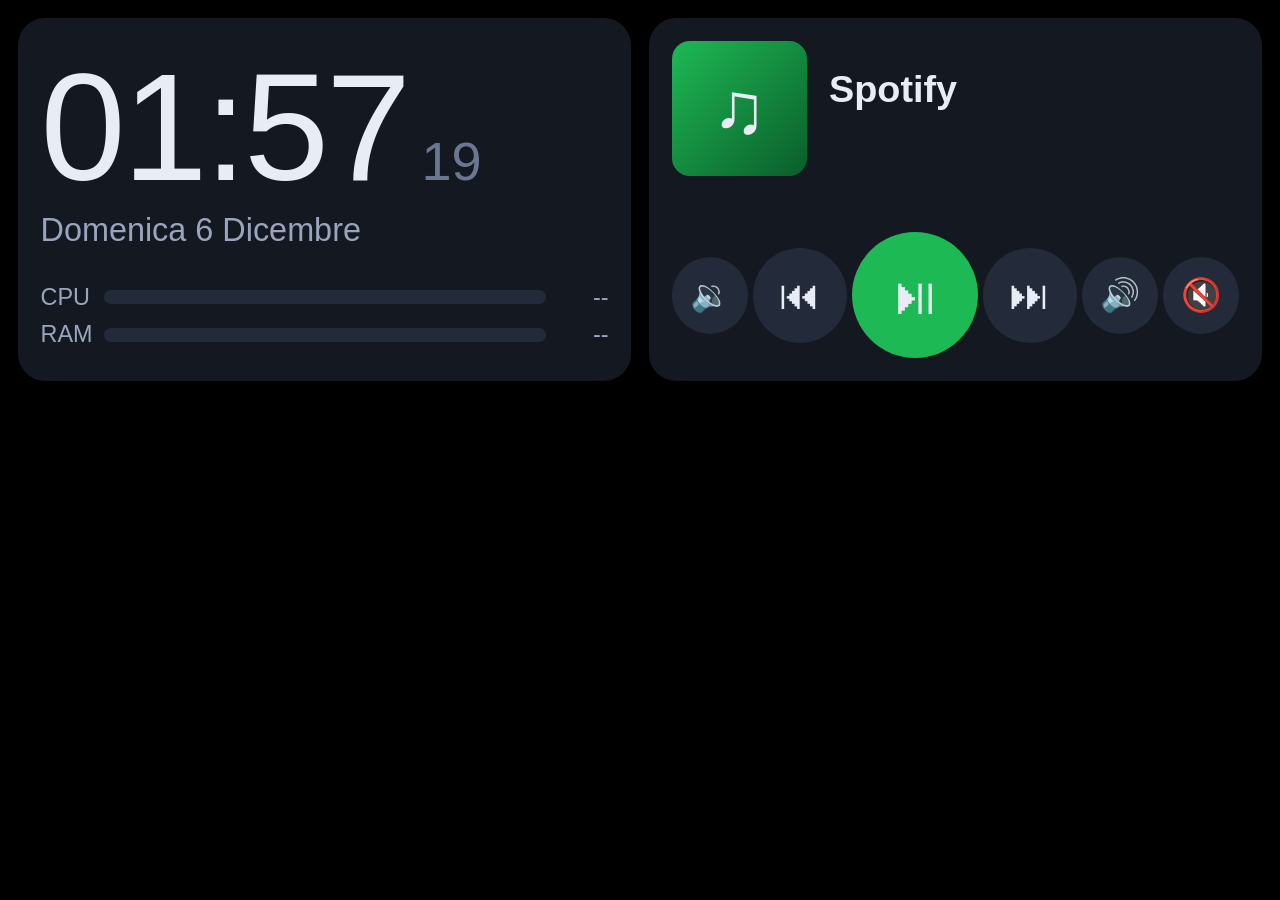
==== web/index.html @ 7a7a1de6 "Pannello per iPad: orologio, Spotify e pulsanti stile Stream Deck Co-Authored-By: Claude Sonnet 5.5 " ====
<!DOCTYPE html>
<html lang="it">
<head>
<meta charset="utf-8">
<title>Pannello</title>
<meta name="viewport" content="width=device-width, initial-scale=1, maximum-scale=1, user-scalable=no">
<meta name="apple-mobile-web-app-capable" content="yes">
<meta name="apple-mobile-web-app-status-bar-style" content="black">
<meta name="apple-mobile-web-app-title" content="Pannello">
<meta name="format-detection" content="telephone=no">
<link rel="stylesheet" href="style.css">
</head>
<body>
<div id="app">
  <section id="clockcard" class="card">
    <div id="clock"><span id="hm">--:--</span><span id="ss">--</span></div>
    <div id="date">&nbsp;</div>
    <div id="stats">
      <div class="stat"><span class="sl">CPU</span><span class="bar"><i id="cpubar"></i></span><span class="sv" id="cpuval">--</span></div>
      <div class="stat"><span class="sl">RAM</span><span class="bar"><i id="rambar"></i></span><span class="sv" id="ramval">--</span></div>
    </div>
  </section>
  <section id="music" class="card">
    <div id="nowrow">
      <div id="art">&#9835;</div>
      <div id="meta">
        <div id="song">Spotify</div>
        <div id="artist">&nbsp;</div>
      </div>
    </div>
    <div id="controls">
      <button class="ctl small" data-cmd="voldown">&#128265;</button>
      <button class="ctl" data-cmd="prev">&#9198;</button>
      <button class="ctl big" data-cmd="playpause" id="ppbtn">&#9199;</button>
      <button class="ctl" data-cmd="next">&#9197;</button>
      <button class="ctl small" data-cmd="volup">&#128266;</button>
      <button class="ctl small" data-cmd="mute">&#128263;</button>
    </div>
  </section>
  <section id="deck"></section>
</div>
<div id="dim"></div>
<div id="offline"><div><b>PC non raggiungibile</b><br>Controlla che il server sia acceso. Riprovo...</div></div>
<script src="app.js"></script>
</body>
</html>
---- web/style.css ----
html, body {
  margin: 0; height: 100%; background: #000; color: #e8ecf4; overflow: hidden;
  font-family: -apple-system, "Helvetica Neue", Helvetica, Arial, sans-serif;
  -webkit-text-size-adjust: 100%;
  -webkit-user-select: none; user-select: none; -webkit-touch-callout: none;
  -webkit-tap-highlight-color: rgba(0,0,0,0); touch-action: manipulation;
}
button { font-family: inherit; color: inherit; border: 0; outline: 0; -webkit-appearance: none; }
#app {
  position: fixed; top: 0; right: 0; bottom: 0; left: 0; padding: 2vmin; box-sizing: border-box;
  display: grid; grid-template-columns: 1fr 1fr; grid-template-rows: 42% 1fr; grid-gap: 2vmin;
}
.card { background: #141821; border-radius: 3vmin; padding: 2.5vmin; box-sizing: border-box; min-height: 0; overflow: hidden; }

/* orologio */
#clockcard { display: -webkit-flex; display: flex; -webkit-flex-direction: column; flex-direction: column; -webkit-justify-content: center; justify-content: center; }
#clock { white-space: nowrap; line-height: 1; }
#hm { font-size: 17vmin; font-weight: 200; letter-spacing: -0.02em; font-variant-numeric: tabular-nums; }
#ss { font-size: 6vmin; font-weight: 300; margin-left: 1.5vmin; color: #6b7690; font-variant-numeric: tabular-nums; }
#date { font-size: 3.6vmin; color: #9aa5bd; margin-top: 1vmin; text-transform: capitalize; }
#stats { margin-top: 2.6vmin; }
.stat { display: -webkit-flex; display: flex; -webkit-align-items: center; align-items: center; margin-top: 1.2vmin; font-size: 2.6vmin; color: #9aa5bd; }
.sl { width: 7vmin; }
.sv { width: 7vmin; text-align: right; font-variant-numeric: tabular-nums; }
.bar { -webkit-flex: 1; flex: 1; height: 1.6vmin; background: #232a39; border-radius: 1vmin; overflow: hidden; }
.bar i { display: block; height: 100%; width: 0; background: #4f8cff; border-radius: 1vmin; -webkit-transition: width .6s; transition: width .6s; }
.bar i.hot { background: #ff7a45; }

/* spotify */
#music { display: -webkit-flex; display: flex; -webkit-flex-direction: column; flex-direction: column; -webkit-justify-content: space-between; justify-content: space-between; }
#nowrow { display: -webkit-flex; display: flex; -webkit-align-items: center; align-items: center; min-height: 0; }
#art { width: 15vmin; height: 15vmin; -webkit-flex-shrink: 0; flex-shrink: 0; border-radius: 2vmin; background: -webkit-linear-gradient(135deg, #1db954, #0b5d2a); background: linear-gradient(135deg, #1db954, #0b5d2a); font-size: 8vmin; text-align: center; line-height: 15vmin; }
#meta { margin-left: 2.5vmin; min-width: 0; -webkit-flex: 1; flex: 1; }
#song { font-size: 4.2vmin; font-weight: 600; white-space: nowrap; overflow: hidden; text-overflow: ellipsis; }
#artist { font-size: 3vmin; color: #9aa5bd; margin-top: .6vmin; white-space: nowrap; overflow: hidden; text-overflow: ellipsis; }
#music.idle #art { background: #232a39; }
#controls { display: -webkit-flex; display: flex; -webkit-align-items: center; align-items: center; -webkit-justify-content: space-between; justify-content: space-between; }
.ctl { width: 10.5vmin; height: 10.5vmin; border-radius: 50%; background: #232a39; font-size: 4.6vmin; padding: 0; line-height: 10.5vmin; text-align: center; }
.ctl.big { width: 14vmin; height: 14vmin; line-height: 14vmin; font-size: 6vmin; background: #1db954; }
.ctl.small { width: 8.5vmin; height: 8.5vmin; line-height: 8.5vmin; font-size: 3.6vmin; }
.ctl:active { opacity: .6; }

/* pulsanti */
#deck { display: grid; grid-gap: 2vmin; min-height: 0; }
#deck button.key {
  border-radius: 3vmin; background: #232a39; display: -webkit-flex; display: flex; -webkit-flex-direction: column; flex-direction: column;
  -webkit-align-items: center; align-items: center; -webkit-justify-content: center; justify-content: center; padding: 0; min-height: 0; min-width: 0;
  -webkit-transition: -webkit-transform .1s, background-color .3s; transition: transform .1s, background-color .3s;
}
.key .ic { font-size: 8vmin; line-height: 1; }
.key .lb { font-size: 2.6vmin; margin-top: 1.4vmin; color: #dfe6f5; max-width: 90%; overflow: hidden; text-overflow: ellipsis; white-space: nowrap; }
#deck button.key:active { -webkit-transform: scale(.95); transform: scale(.95); }
#deck button.key.ok { box-shadow: inset 0 0 0 .6vmin #1db954; }
#deck button.key.err { box-shadow: inset 0 0 0 .6vmin #ff5a5a; }

#dim { position: fixed; top: 0; right: 0; bottom: 0; left: 0; background: #000; opacity: 0; pointer-events: none; }
#offline { display: none; position: fixed; top: 0; right: 0; bottom: 0; left: 0; background: rgba(0,0,0,.88); color: #cbd3e6; font-size: 3.4vmin; text-align: center; line-height: 1.5; -webkit-align-items: center; align-items: center; -webkit-justify-content: center; justify-content: center; }
#offline.show { display: -webkit-flex; display: flex; }

@media (orientation: landscape) { #deck { grid-column: 1 / span 2; } }
@media (orientation: portrait) {
  #app { grid-template-columns: 1fr; grid-template-rows: 29% 25% 1fr; }
  #hm { font-size: 15vmin; } #ss { font-size: 5vmin; } #stats { margin-top: 1.4vmin; } .stat { margin-top: .6vmin; }
  .ic { font-size: 9vmin; }
}
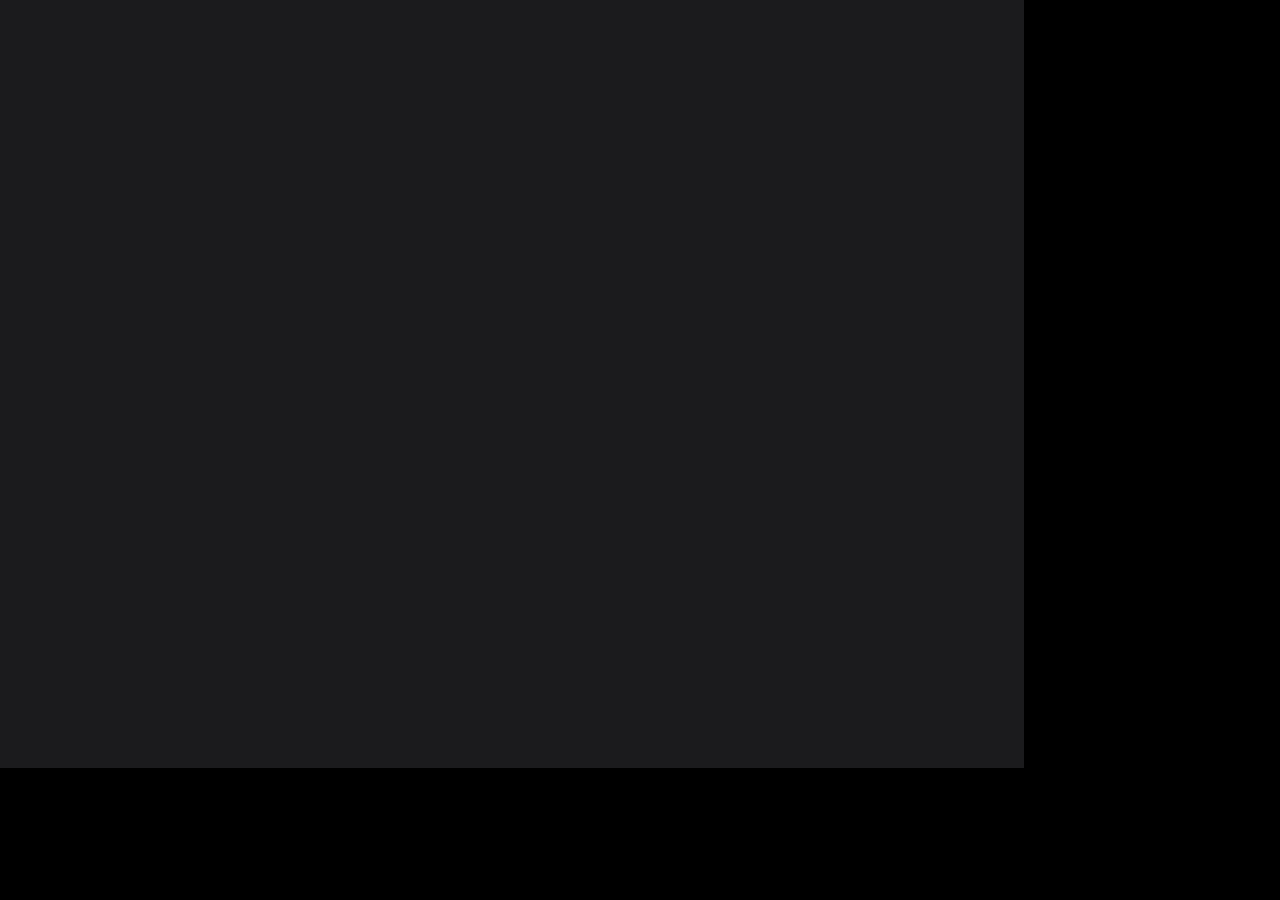
==== commit 6aeacbf2: "Nuova interfaccia: stili, volume per app, comandi desktop, pagine per programma Co-Authored-By: Clau" ====
--- a/web/index.html
+++ b/web/index.html
@@ -11,34 +11,48 @@
 <link rel="stylesheet" href="style.css">
 </head>
 <body>
-<div id="app">
-  <section id="clockcard" class="card">
-    <div id="clock"><span id="hm">--:--</span><span id="ss">--</span></div>
-    <div id="date">&nbsp;</div>
-    <div id="stats">
-      <div class="stat"><span class="sl">CPU</span><span class="bar"><i id="cpubar"></i></span><span class="sv" id="cpuval">--</span></div>
-      <div class="stat"><span class="sl">RAM</span><span class="bar"><i id="rambar"></i></span><span class="sv" id="ramval">--</span></div>
-    </div>
-  </section>
-  <section id="music" class="card">
-    <div id="nowrow">
-      <div id="art">&#9835;</div>
-      <div id="meta">
-        <div id="song">Spotify</div>
-        <div id="artist">&nbsp;</div>
-      </div>
-    </div>
-    <div id="controls">
-      <button class="ctl small" data-cmd="voldown">&#128265;</button>
-      <button class="ctl" data-cmd="prev">&#9198;</button>
-      <button class="ctl big" data-cmd="playpause" id="ppbtn">&#9199;</button>
-      <button class="ctl" data-cmd="next">&#9197;</button>
-      <button class="ctl small" data-cmd="volup">&#128266;</button>
-      <button class="ctl small" data-cmd="mute">&#128263;</button>
-    </div>
-  </section>
-  <section id="deck"></section>
-</div>
+<svg width="0" height="0" style="position:absolute" xmlns="http://www.w3.org/2000/svg" xmlns:xlink="http://www.w3.org/1999/xlink"><defs>
+<symbol id="ic-desk" viewBox="0 0 24 24"><rect x="3" y="4" width="18" height="12" rx="1.5"/><path d="M8 20h8M12 16v4"/></symbol>
+<symbol id="ic-folder" viewBox="0 0 24 24"><path d="M3 7a2 2 0 0 1 2-2h4l2 2h8a2 2 0 0 1 2 2v8a2 2 0 0 1-2 2H5a2 2 0 0 1-2-2z"/></symbol>
+<symbol id="ic-shot" viewBox="0 0 24 24"><path d="M6 3v13a2 2 0 0 0 2 2h13M3 6h13a2 2 0 0 1 2 2v13"/></symbol>
+<symbol id="ic-task" viewBox="0 0 24 24"><path d="M4 20V10M10 20V4M16 20v-7M22 20H2"/></symbol>
+<symbol id="ic-calc" viewBox="0 0 24 24"><rect x="5" y="3" width="14" height="18" rx="2"/><path d="M8 7h8M8 12h2M12 12h2M8 16h2M12 16h2M16 12v4"/></symbol>
+<symbol id="ic-video" viewBox="0 0 24 24"><rect x="3" y="5" width="18" height="14" rx="3"/><path d="M10 9.5v5l4.5-2.5z"/></symbol>
+<symbol id="ic-mail" viewBox="0 0 24 24"><rect x="3" y="5" width="18" height="14" rx="2"/><path d="M3 7l9 6 9-6"/></symbol>
+<symbol id="ic-lock" viewBox="0 0 24 24"><rect x="5" y="11" width="14" height="10" rx="2"/><path d="M8 11V8a4 4 0 0 1 8 0v3"/></symbol>
+<symbol id="ic-prev" viewBox="0 0 24 24"><path d="M6 5v14M19 5l-9 7 9 7z"/></symbol>
+<symbol id="ic-next" viewBox="0 0 24 24"><path d="M18 5v14M5 5l9 7-9 7z"/></symbol>
+<symbol id="ic-pp" viewBox="0 0 24 24"><path d="M7 5v14M17 5v14"/></symbol>
+<symbol id="ic-mute" viewBox="0 0 24 24"><path d="M4 9v6h4l5 4V5L8 9zM17 9l5 6M22 9l-5 6"/></symbol>
+<symbol id="ic-note" viewBox="0 0 24 24"><path d="M9 18V6l11-2v12"/><circle cx="6.5" cy="18" r="2.5"/><circle cx="17.5" cy="16" r="2.5"/></symbol>
+<symbol id="ic-saver" viewBox="0 0 24 24"><rect x="3" y="4" width="18" height="12" rx="1.5"/><path d="M8 20h8M12 16v4M14.5 7.5a3 3 0 1 1-3.5-1.5 2.4 2.4 0 0 0 3.5 1.5z"/></symbol>
+<symbol id="ic-left" viewBox="0 0 24 24"><path d="M15 6l-6 6 6 6"/></symbol>
+<symbol id="ic-right" viewBox="0 0 24 24"><path d="M9 6l6 6-6 6"/></symbol>
+<symbol id="ic-overview" viewBox="0 0 24 24"><rect x="3" y="4" width="8" height="7" rx="1"/><rect x="13" y="4" width="8" height="7" rx="1"/><rect x="3" y="13" width="8" height="7" rx="1"/><rect x="13" y="13" width="8" height="7" rx="1"/></symbol>
+<symbol id="ic-plus" viewBox="0 0 24 24"><path d="M12 5v14M5 12h14"/></symbol>
+<symbol id="ic-xx" viewBox="0 0 24 24"><path d="M6 6l12 12M18 6L6 18"/></symbol>
+<symbol id="ic-chat" viewBox="0 0 24 24"><path d="M4 5h16v11H9l-5 4z"/></symbol>
+<symbol id="ic-term" viewBox="0 0 24 24"><rect x="3" y="4" width="18" height="16" rx="2"/><path d="M7 9l3 3-3 3M12 15h5"/></symbol>
+<symbol id="ic-globe" viewBox="0 0 24 24"><circle cx="12" cy="12" r="9"/><path d="M3 12h18M12 3c3 3 3 15 0 18M12 3c-3 3-3 15 0 18"/></symbol>
+<symbol id="ic-search" viewBox="0 0 24 24"><circle cx="11" cy="11" r="6"/><path d="M16 16l4 4"/></symbol>
+<symbol id="ic-mic" viewBox="0 0 24 24"><rect x="9" y="3" width="6" height="11" rx="3"/><path d="M5 11a7 7 0 0 0 14 0M12 18v3"/></symbol>
+<symbol id="ic-play" viewBox="0 0 24 24"><path d="M7 4l13 8-13 8z"/></symbol>
+<symbol id="ic-blade" viewBox="0 0 24 24"><circle cx="6" cy="6" r="2.5"/><circle cx="6" cy="18" r="2.5"/><path d="M8 8l12 10M8 16L20 6"/></symbol>
+<symbol id="ic-undo" viewBox="0 0 24 24"><path d="M9 14L4 9l5-5M4 9h10a6 6 0 0 1 0 12h-3"/></symbol>
+<symbol id="ic-save" viewBox="0 0 24 24"><path d="M5 3h11l3 3v15H5zM8 3v6h8M8 21v-6h8v6"/></symbol>
+<symbol id="ic-markin" viewBox="0 0 24 24"><path d="M8 4v16M8 12h12M14 8l4 4-4 4"/></symbol>
+<symbol id="ic-markout" viewBox="0 0 24 24"><path d="M16 4v16M16 12H4M10 8L6 12l4 4"/></symbol>
+<symbol id="ic-flag" viewBox="0 0 24 24"><path d="M6 21V4M6 4h12l-3 4 3 4H6"/></symbol>
+<symbol id="ic-trash" viewBox="0 0 24 24"><path d="M5 7h14M9 7V4h6v3M7 7l1 13h8l1-13"/></symbol>
+<symbol id="ic-cube" viewBox="0 0 24 24"><path d="M12 3l8 4.5v9L12 21l-8-4.5v-9zM12 12l8-4.5M12 12v9M12 12L4 7.5"/></symbol>
+<symbol id="ic-layers" viewBox="0 0 24 24"><path d="M12 3l9 5-9 5-9-5zM3 13l9 5 9-5"/></symbol>
+<symbol id="ic-printer" viewBox="0 0 24 24"><path d="M7 8V3h10v5M7 17H4v-7h16v7h-3M7 14h10v7H7z"/></symbol>
+<symbol id="ic-arrange" viewBox="0 0 24 24"><rect x="3" y="3" width="10" height="8" rx="1"/><rect x="15" y="3" width="6" height="8" rx="1"/><rect x="3" y="13" width="6" height="8" rx="1"/><rect x="11" y="13" width="10" height="8" rx="1"/></symbol>
+<symbol id="ic-rotate" viewBox="0 0 24 24"><path d="M20 12a8 8 0 1 1-3-6.2M20 4v5h-5"/></symbol>
+<symbol id="ic-move" viewBox="0 0 24 24"><path d="M12 3v18M3 12h18M9 6l3-3 3 3M9 18l3 3 3-3M6 9l-3 3 3 3M18 9l3 3-3 3"/></symbol>
+<symbol id="ic-scale" viewBox="0 0 24 24"><path d="M4 20L20 4M4 14v6h6M14 4h6v6"/></symbol>
+</defs></svg>
+<div id="stage" class="t-windows land"></div>
 <div id="dim"></div>
 <div id="offline"><div><b>PC non raggiungibile</b><br>Controlla che il server sia acceso. Riprovo...</div></div>
 <script src="app.js"></script>
--- a/web/style.css
+++ b/web/style.css
@@ -1,65 +1,152 @@
-html, body {
-  margin: 0; height: 100%; background: #000; color: #e8ecf4; overflow: hidden;
-  font-family: -apple-system, "Helvetica Neue", Helvetica, Arial, sans-serif;
-  -webkit-text-size-adjust: 100%;
-  -webkit-user-select: none; user-select: none; -webkit-touch-callout: none;
-  -webkit-tap-highlight-color: rgba(0,0,0,0); touch-action: manipulation;
-}
-button { font-family: inherit; color: inherit; border: 0; outline: 0; -webkit-appearance: none; }
-#app {
-  position: fixed; top: 0; right: 0; bottom: 0; left: 0; padding: 2vmin; box-sizing: border-box;
-  display: grid; grid-template-columns: 1fr 1fr; grid-template-rows: 42% 1fr; grid-gap: 2vmin;
-}
-.card { background: #141821; border-radius: 3vmin; padding: 2.5vmin; box-sizing: border-box; min-height: 0; overflow: hidden; }
+/* Pannello: CSS pensato per Safari 12 (iOS 12): niente "gap" nei flex, niente funzioni moderne. */
+* { box-sizing: border-box; margin: 0; padding: 0; }
+html, body { height: 100%; background: #000; overflow: hidden; }
+body { -webkit-text-size-adjust: 100%; -webkit-user-select: none; user-select: none; -webkit-touch-callout: none;
+  -webkit-tap-highlight-color: rgba(0,0,0,0); touch-action: manipulation; }
+button { font-family: inherit; color: inherit; border: 0; outline: 0; -webkit-appearance: none; appearance: none; text-transform: inherit; letter-spacing: inherit; }
+#stage { position: absolute; left: 0; top: 0; -webkit-transform-origin: 0 0; transform-origin: 0 0; }
+
+/* ---------- stili ---------- */
+.t-windows { --bg:#1b1b1d; --card:#262629; --key:#2f2f33; --text:#f3f3f3; --muted:#9a9aa2; --accent:#0078d4; --onacc:#fff; --sys:#0078d4; --audio:#4cc2ff; --work:#8e8cd8; --danger:#e5484d; --r:6px; --font:"Segoe UI", -apple-system, "Helvetica Neue", sans-serif; }
+.t-apple { --bg:radial-gradient(circle at 15% 20%,#ff7a59 0,transparent 38%),radial-gradient(circle at 85% 15%,#7a5cff 0,transparent 40%),radial-gradient(circle at 70% 85%,#00c2ff 0,transparent 42%),radial-gradient(circle at 10% 90%,#ff3d9a 0,transparent 35%),#1a1033; --card:linear-gradient(135deg,rgba(255,255,255,.22),rgba(255,255,255,.07)); --key:linear-gradient(135deg,rgba(255,255,255,.22),rgba(255,255,255,.08)); --text:#fff; --muted:rgba(255,255,255,.72); --accent:#fff; --onacc:#111; --sys:#9fd3ff; --audio:#8cffb0; --work:#e0b3ff; --danger:#ff9c9c; --r:26px; --font:-apple-system,"Helvetica Neue",sans-serif; }
+.t-neon { --bg:#07071a; --card:#0d0d2b; --key:#0d0d2b; --text:#e8f9ff; --muted:#7585ba; --accent:#00f0ff; --onacc:#000; --sys:#00f0ff; --audio:#ff2bd6; --work:#ffe14d; --danger:#ff3b6b; --r:12px; --font:"Trebuchet MS",-apple-system,sans-serif; }
+.t-dj { --bg:repeating-linear-gradient(90deg,#101113 0,#101113 2px,#131416 2px,#131416 4px); --card:linear-gradient(#202124,#17181a); --key:linear-gradient(#2a2b2f,#18191b); --text:#e6e8ec; --muted:#8d9098; --accent:#ff9d00; --onacc:#000; --sys:#2f9bff; --audio:#2fe06a; --work:#ff9d00; --danger:#ff3b30; --r:3px; --font:"Arial Narrow",Arial,sans-serif; }
+
+#stage { background: var(--bg); color: var(--text); font-family: var(--font); padding: 14px; display: grid; grid-gap: 12px;
+  grid-template-columns: 240px 150px 1fr; grid-template-areas: "c1 sys c2" "vol vol vol" "desk desk desk" "strip strip strip" "deck deck deck"; }
+#stage.land { width: 1024px; height: 768px; grid-template-rows: 150px 190px 90px 38px 1fr; }
+#stage.port { width: 768px; height: 1024px; grid-template-columns: 190px 118px 1fr; grid-template-rows: 164px 220px 92px 46px 1fr; }
+#c1 { grid-area: c1; } #sys { grid-area: sys; } #c2 { grid-area: c2; } #vol { grid-area: vol; }
+#deskrow { grid-area: desk; } #strip { grid-area: strip; } #deck { grid-area: deck; }
+.card { background: var(--card); border-radius: var(--r); padding: 12px 18px; position: relative; min-height: 0; overflow: hidden; }
 
 /* orologio */
-#clockcard { display: -webkit-flex; display: flex; -webkit-flex-direction: column; flex-direction: column; -webkit-justify-content: center; justify-content: center; }
-#clock { white-space: nowrap; line-height: 1; }
-#hm { font-size: 17vmin; font-weight: 200; letter-spacing: -0.02em; font-variant-numeric: tabular-nums; }
-#ss { font-size: 6vmin; font-weight: 300; margin-left: 1.5vmin; color: #6b7690; font-variant-numeric: tabular-nums; }
-#date { font-size: 3.6vmin; color: #9aa5bd; margin-top: 1vmin; text-transform: capitalize; }
-#stats { margin-top: 2.6vmin; }
-.stat { display: -webkit-flex; display: flex; -webkit-align-items: center; align-items: center; margin-top: 1.2vmin; font-size: 2.6vmin; color: #9aa5bd; }
-.sl { width: 7vmin; }
-.sv { width: 7vmin; text-align: right; font-variant-numeric: tabular-nums; }
-.bar { -webkit-flex: 1; flex: 1; height: 1.6vmin; background: #232a39; border-radius: 1vmin; overflow: hidden; }
-.bar i { display: block; height: 100%; width: 0; background: #4f8cff; border-radius: 1vmin; -webkit-transition: width .6s; transition: width .6s; }
-.bar i.hot { background: #ff7a45; }
+#c1 { display: flex; flex-direction: column; justify-content: center; cursor: pointer; }
+#clock { font-size: 50px; font-weight: 300; line-height: 1; }
+#clock small { font-size: 22px; color: var(--muted); margin-left: 8px; }
+#date { color: var(--muted); margin-top: 4px; font-size: 16px; }
+/* cpu / ram */
+#sys { display: flex; flex-direction: column; justify-content: center; padding: 10px 14px; }
+#sys > div + div { margin-top: 12px; }
+.ms { font-size: 12px; color: var(--muted); display: flex; justify-content: space-between; }
+.ms b { color: var(--text); font-weight: 600; }
+.bar { height: 5px; margin-top: 4px; background: rgba(128,128,128,.28); border-radius: 8px; overflow: hidden; }
+.bar i { display: block; height: 100%; width: 0; background: var(--accent); -webkit-transition: width .6s; transition: width .6s; }
+/* musica */
+#now { display: flex; align-items: center; }
+#art { width: 72px; height: 72px; margin-right: 14px; border-radius: calc(var(--r) - 2px); background: linear-gradient(135deg, var(--accent), var(--audio)); display: flex; align-items: center; justify-content: center; color: #000; -webkit-flex: none; flex: none; }
+#meta { min-width: 0; -webkit-flex: 1; flex: 1; }
+#song { font-size: 22px; font-weight: 600; white-space: nowrap; overflow: hidden; text-overflow: ellipsis; }
+#artist { color: var(--muted); margin-top: 2px; font-size: 15px; white-space: nowrap; overflow: hidden; text-overflow: ellipsis; min-height: 18px; }
+#c2.idle #song, #c2.idle #artist { opacity: .65; }
+#tr { display: flex; margin-top: 10px; justify-content: center; }
+#tr .tb + .tb { margin-left: 10px; }
+.tb { width: 54px; height: 42px; border-radius: calc(var(--r) - 2px); background: var(--key); display: flex; align-items: center; justify-content: center; color: var(--text); font-size: 20px; }
+.tb.big { width: 76px; background: var(--accent); color: var(--onacc); }
+svg.i { width: 24px; height: 24px; fill: none; stroke: currentColor; stroke-width: 1.8; stroke-linecap: round; stroke-linejoin: round; display: block; }
 
-/* spotify */
-#music { display: -webkit-flex; display: flex; -webkit-flex-direction: column; flex-direction: column; -webkit-justify-content: space-between; justify-content: space-between; }
-#nowrow { display: -webkit-flex; display: flex; -webkit-align-items: center; align-items: center; min-height: 0; }
-#art { width: 15vmin; height: 15vmin; -webkit-flex-shrink: 0; flex-shrink: 0; border-radius: 2vmin; background: -webkit-linear-gradient(135deg, #1db954, #0b5d2a); background: linear-gradient(135deg, #1db954, #0b5d2a); font-size: 8vmin; text-align: center; line-height: 15vmin; }
-#meta { margin-left: 2.5vmin; min-width: 0; -webkit-flex: 1; flex: 1; }
-#song { font-size: 4.2vmin; font-weight: 600; white-space: nowrap; overflow: hidden; text-overflow: ellipsis; }
-#artist { font-size: 3vmin; color: #9aa5bd; margin-top: .6vmin; white-space: nowrap; overflow: hidden; text-overflow: ellipsis; }
-#music.idle #art { background: #232a39; }
-#controls { display: -webkit-flex; display: flex; -webkit-align-items: center; align-items: center; -webkit-justify-content: space-between; justify-content: space-between; }
-.ctl { width: 10.5vmin; height: 10.5vmin; border-radius: 50%; background: #232a39; font-size: 4.6vmin; padding: 0; line-height: 10.5vmin; text-align: center; }
-.ctl.big { width: 14vmin; height: 14vmin; line-height: 14vmin; font-size: 6vmin; background: #1db954; }
-.ctl.small { width: 8.5vmin; height: 8.5vmin; line-height: 8.5vmin; font-size: 3.6vmin; }
-.ctl:active { opacity: .6; }
+/* volume */
+#vol { display: flex; align-items: center; }
+#master { width: 340px; -webkit-flex: none; flex: none; display: flex; flex-direction: column; align-items: center; justify-content: center; }
+#apps { -webkit-flex: 1; flex: 1; display: flex; justify-content: space-around; align-items: center; border-left: 1px solid rgba(128,128,128,.25); margin-left: 18px; padding-left: 18px; }
+.app { display: flex; flex-direction: column; align-items: center; width: 150px; }
+.ctl { width: 100%; text-align: center; }
+.ctl.off { opacity: .35; }
+.lbl { font-size: 13px; color: var(--muted); display: flex; justify-content: center; align-items: center; margin-top: 4px; }
+.lbl b { color: var(--text); font-weight: 600; margin-left: 6px; }
+.sl { position: relative; cursor: pointer; width: 100%; }
+.sl .tk { position: absolute; left: 0; right: 0; top: 50%; -webkit-transform: translateY(-50%); transform: translateY(-50%); background: rgba(128,128,128,.35); }
+.sl .fl { position: absolute; left: 0; top: 50%; -webkit-transform: translateY(-50%); transform: translateY(-50%); background: var(--accent); }
+.sl .th { position: absolute; top: 50%; -webkit-transform: translate(-50%,-50%); transform: translate(-50%,-50%); }
+.sl.lg { height: 54px; } .sl.sm { height: 34px; }
+.t-windows .sl .tk, .t-windows .sl .fl { height: 4px; border-radius: 2px; }
+.t-windows .sl.lg .tk, .t-windows .sl.lg .fl { height: 6px; }
+.t-windows .sl .th { width: 16px; height: 16px; border-radius: 50%; background: var(--accent); border: 3px solid #fff; }
+.t-windows .sl.lg .th { width: 24px; height: 24px; }
+.kn { display: block; margin: 0 auto; }
+.kn text { fill: var(--text); font-family: var(--font); text-anchor: middle; }
 
-/* pulsanti */
-#deck { display: grid; grid-gap: 2vmin; min-height: 0; }
-#deck button.key {
-  border-radius: 3vmin; background: #232a39; display: -webkit-flex; display: flex; -webkit-flex-direction: column; flex-direction: column;
-  -webkit-align-items: center; align-items: center; -webkit-justify-content: center; justify-content: center; padding: 0; min-height: 0; min-width: 0;
-  -webkit-transition: -webkit-transform .1s, background-color .3s; transition: transform .1s, background-color .3s;
-}
-.key .ic { font-size: 8vmin; line-height: 1; }
-.key .lb { font-size: 2.6vmin; margin-top: 1.4vmin; color: #dfe6f5; max-width: 90%; overflow: hidden; text-overflow: ellipsis; white-space: nowrap; }
-#deck button.key:active { -webkit-transform: scale(.95); transform: scale(.95); }
-#deck button.key.ok { box-shadow: inset 0 0 0 .6vmin #1db954; }
-#deck button.key.err { box-shadow: inset 0 0 0 .6vmin #ff5a5a; }
+/* comandi desktop (sempre visibili) e schede pagina */
+#deskrow { display: flex; }
+#deskrow .key + .key { margin-left: 10px; }
+#deskrow .key { -webkit-flex: 1; flex: 1; width: 0; }
+#deskrow .key.wide { -webkit-flex: 1.5; flex: 1.5; }
+.dkb { font-size: 12px; line-height: 1.15; text-align: center; padding: 0 4px; }
+.dkb svg.i { width: 26px; height: 26px; margin-bottom: 3px !important; }
+#strip { display: flex; }
+#tabs { display: flex; -webkit-flex: 1; flex: 1; }
+#tabs .tab + .tab { margin-left: 8px; }
+.tab { -webkit-flex: 1; flex: 1; width: 0; border-radius: calc(var(--r) - 2px); background: var(--key); color: var(--muted); font-size: 13px; padding: 0 6px; }
+.tab.on { background: var(--accent); color: var(--onacc); font-weight: 600; }
 
-#dim { position: fixed; top: 0; right: 0; bottom: 0; left: 0; background: #000; opacity: 0; pointer-events: none; }
-#offline { display: none; position: fixed; top: 0; right: 0; bottom: 0; left: 0; background: rgba(0,0,0,.88); color: #cbd3e6; font-size: 3.4vmin; text-align: center; line-height: 1.5; -webkit-align-items: center; align-items: center; -webkit-justify-content: center; justify-content: center; }
-#offline.show { display: -webkit-flex; display: flex; }
+/* pulsanti pagina */
+#deck { display: grid; grid-gap: 12px; min-height: 0; }
+#stage.land #deck { grid-template-columns: repeat(4, 1fr); grid-template-rows: repeat(2, 1fr); }
+#stage.port #deck { grid-template-columns: repeat(2, 1fr); grid-template-rows: repeat(4, 1fr); }
+.key { background: var(--key); color: var(--text); border-radius: var(--r); display: flex; flex-direction: column; align-items: center; justify-content: center; font-size: 16px; min-height: 0; min-width: 0; position: relative; -webkit-transition: -webkit-transform .1s; transition: transform .1s; }
+.key:active { -webkit-transform: scale(.96); transform: scale(.96); }
+.key svg.i { width: 42px; height: 42px; stroke-width: 1.6; margin-bottom: 8px; }
+.key.sm { font-size: 13px; } .key.sm svg.i { width: 28px; height: 28px; margin-bottom: 6px; }
+.key[data-c=sys] svg { color: var(--sys); } .key[data-c=audio] svg { color: var(--audio); }
+.key[data-c=work] svg { color: var(--work); } .key[data-c=danger] svg { color: var(--danger); }
+.key.ok { outline: 3px solid #3ddc84; } .key.err { outline: 3px solid #ff5c5c; }
 
-@media (orientation: landscape) { #deck { grid-column: 1 / span 2; } }
-@media (orientation: portrait) {
-  #app { grid-template-columns: 1fr; grid-template-rows: 29% 25% 1fr; }
-  #hm { font-size: 15vmin; } #ss { font-size: 5vmin; } #stats { margin-top: 1.4vmin; } .stat { margin-top: .6vmin; }
-  .ic { font-size: 9vmin; }
-}
+/* neon */
+.t-neon .card, .t-neon .key, .t-neon .tb, .t-neon .tab { border: 1px solid rgba(0,240,255,.45); box-shadow: 0 0 14px rgba(0,240,255,.12) inset, 0 0 10px rgba(0,240,255,.15); }
+.t-neon .tab.on { background: rgba(0,240,255,.18); color: #00f0ff; box-shadow: 0 0 12px rgba(0,240,255,.5); }
+.t-neon .tb.big { background: #00f0ff; } .t-neon .bar i { box-shadow: 0 0 8px #00f0ff; }
+.t-neon .key svg { -webkit-filter: drop-shadow(0 0 6px currentColor); filter: drop-shadow(0 0 6px currentColor); }
+/* apple: liquid glass */
+.t-apple .card, .t-apple .key, .t-apple .tb, .t-apple .tab { -webkit-backdrop-filter: blur(26px) saturate(180%); backdrop-filter: blur(26px) saturate(180%); border: 1px solid rgba(255,255,255,.35); box-shadow: inset 0 1.5px 0 rgba(255,255,255,.65), inset 0 -1px 0 rgba(255,255,255,.12), inset 0 0 22px rgba(255,255,255,.08), 0 10px 30px rgba(0,0,0,.30); }
+.t-apple .tb.big { background: rgba(255,255,255,.88); } .t-apple .bar i { background: #fff; }
+.t-apple #art { background: linear-gradient(135deg, rgba(255,255,255,.7), rgba(255,255,255,.2)); }
+.t-apple .key { font-weight: 500; }
+.t-apple .tab { background: rgba(255,255,255,.12); color: #fff; } .t-apple .tab.on { background: rgba(255,255,255,.85); color: #111; }
+.t-windows .tab.on { color: #fff; }
+/* dj: console hardware */
+.t-dj { text-transform: uppercase; letter-spacing: .06em; }
+.t-dj .card { border: 1px solid #000; box-shadow: inset 0 1px 0 #3b3d43, 0 2px 0 #000; }
+.t-dj #c1, .t-dj #c2, .t-dj #sys { background: #05080f; border: 1px solid #1c3b6b; box-shadow: inset 0 0 30px rgba(47,155,255,.12); }
+.t-dj #clock { font-weight: 400; color: #7cc4ff; font-family: "Courier New",monospace; font-size: 44px; }
+.t-dj #date, .t-dj .ms { color: #4f86bd; } .t-dj .bar { background: #0b1a30; } .t-dj .bar i { background: #2f9bff; }
+.t-dj #song { color: #7cc4ff; font-size: 20px; } .t-dj #artist { color: #4f86bd; }
+.t-dj #c2 > * { position: relative; z-index: 1; } .t-dj .wave { position: absolute; left: 0; right: 0; bottom: 0; width: 100%; height: 60px; opacity: .5; z-index: 0; }
+.t-dj .tb { background: linear-gradient(#2a2b2f,#18191b); border: 1px solid #000; box-shadow: inset 0 1px 0 #44464c; }
+.t-dj .tb.big { background: linear-gradient(#ffb23a,#e08400); color: #000; }
+.t-dj #art { border-radius: 2px; background: linear-gradient(135deg,#2f9bff,#0b3a6b); color: #fff; }
+.t-dj .lbl { color: #9a9da6; font-size: 11px; } .t-dj .lbl b { color: #ff9d00; }
+.t-dj .tab { background: linear-gradient(#2a2b2f,#18191b); border: 1px solid #000; box-shadow: inset 0 1px 0 #44464c; color: #aeb2bb; font-size: 12px; }
+.t-dj .tab.on { background: linear-gradient(#ffb23a,#e08400); color: #000; }
+.t-dj .key { flex-direction: column-reverse; border: 1px solid #000; box-shadow: inset 0 1px 0 #4a4c53, 0 2px 0 #000; font-size: 12px; color: #aeb2bb; }
+.t-dj .key svg.i { color: #d8dbe2 !important; width: 36px; height: 36px; margin: 12px 0 0; }
+.t-dj .key.sm svg.i { width: 26px; height: 26px; margin-top: 6px; }
+.t-dj .dkb { font-size: 11px; } .t-dj .dkb svg.i { width: 28px; height: 28px; margin: 3px 0 0 !important; }
+.t-dj .key:after { content: ""; position: absolute; left: 18%; right: 18%; bottom: 9px; height: 5px; border-radius: 2px; background: #ff9d00; box-shadow: 0 0 10px #ff9d00; }
+.t-dj .dkb:after { height: 4px; bottom: 7px; }
+.t-dj .key[data-c=sys]:after { background: #2f9bff; box-shadow: 0 0 10px #2f9bff; }
+.t-dj .key[data-c=audio]:after { background: #2fe06a; box-shadow: 0 0 10px #2fe06a; }
+.t-dj .key[data-c=danger]:after { background: #ff3b30; box-shadow: 0 0 10px #ff3b30; }
+.t-dj #master { width: 330px; flex-direction: row; justify-content: center; }
+.fdrow { display: flex; justify-content: center; align-items: center; }
+.fd { position: relative; width: 76px; height: 130px; cursor: pointer; margin: 0 auto; }
+.fd.sm { width: 56px; height: 104px; }
+.fd .scale { position: absolute; left: 0; right: 0; top: 8px; bottom: 8px; background: repeating-linear-gradient(180deg,#8d9098 0,#8d9098 1px,transparent 1px,transparent 10%); }
+.fd .slot { position: absolute; left: 50%; top: 8px; bottom: 8px; width: 8px; margin-left: -4px; background: #000; border-radius: 4px; box-shadow: 0 0 0 1px #2c2d31; }
+.fd .cap { position: absolute; left: 50%; width: 46px; height: 28px; margin-left: -23px; background: linear-gradient(#6a6c74,#2b2c30 45%,#55575e); border: 1px solid #000; border-radius: 3px; box-shadow: 0 3px 4px rgba(0,0,0,.6), inset 0 1px 0 #8a8c94; }
+.fd.sm .cap { width: 34px; height: 22px; margin-left: -17px; }
+.fd .cap:after { content: ""; position: absolute; left: 50%; top: 3px; bottom: 3px; width: 3px; margin-left: -1.5px; background: #fff; }
+.vu { margin-left: 14px; display: flex; flex-direction: column-reverse; height: 130px; justify-content: center; }
+.vu i { display: block; width: 14px; height: 8px; margin-top: 2px; background: #222; border-radius: 1px; }
+.vu i.on.g { background: #2fe06a; box-shadow: 0 0 6px #2fe06a; } .vu i.on.o { background: #ff9d00; box-shadow: 0 0 6px #ff9d00; } .vu i.on.r { background: #ff3b30; box-shadow: 0 0 6px #ff3b30; }
+
+/* verticale */
+#stage.port #master { width: 250px; } #stage.port .app { width: 130px; }
+#stage.port #clock { font-size: 40px; } #stage.port.t-dj #clock { font-size: 34px; } #stage.port #date { font-size: 13px; }
+#stage.port #art { width: 56px; height: 56px; } #stage.port #song { font-size: 18px; } #stage.port #artist { font-size: 13px; }
+#stage.port .tb { width: 44px; height: 38px; } #stage.port .tb.big { width: 60px; } #stage.port .card { padding: 10px 14px; }
+#stage.port.t-dj #master { width: 250px; }
+
+/* luminosita' e connessione */
+#dim { position: fixed; left: 0; top: 0; right: 0; bottom: 0; background: #000; opacity: 0; pointer-events: none; z-index: 5; }
+#offline { display: none; position: fixed; left: 0; top: 0; right: 0; bottom: 0; background: rgba(0,0,0,.88); color: #cbd3e6; font-family: -apple-system,sans-serif; font-size: 24px; text-align: center; line-height: 1.5; align-items: center; justify-content: center; z-index: 9; }
+#offline.show { display: flex; }
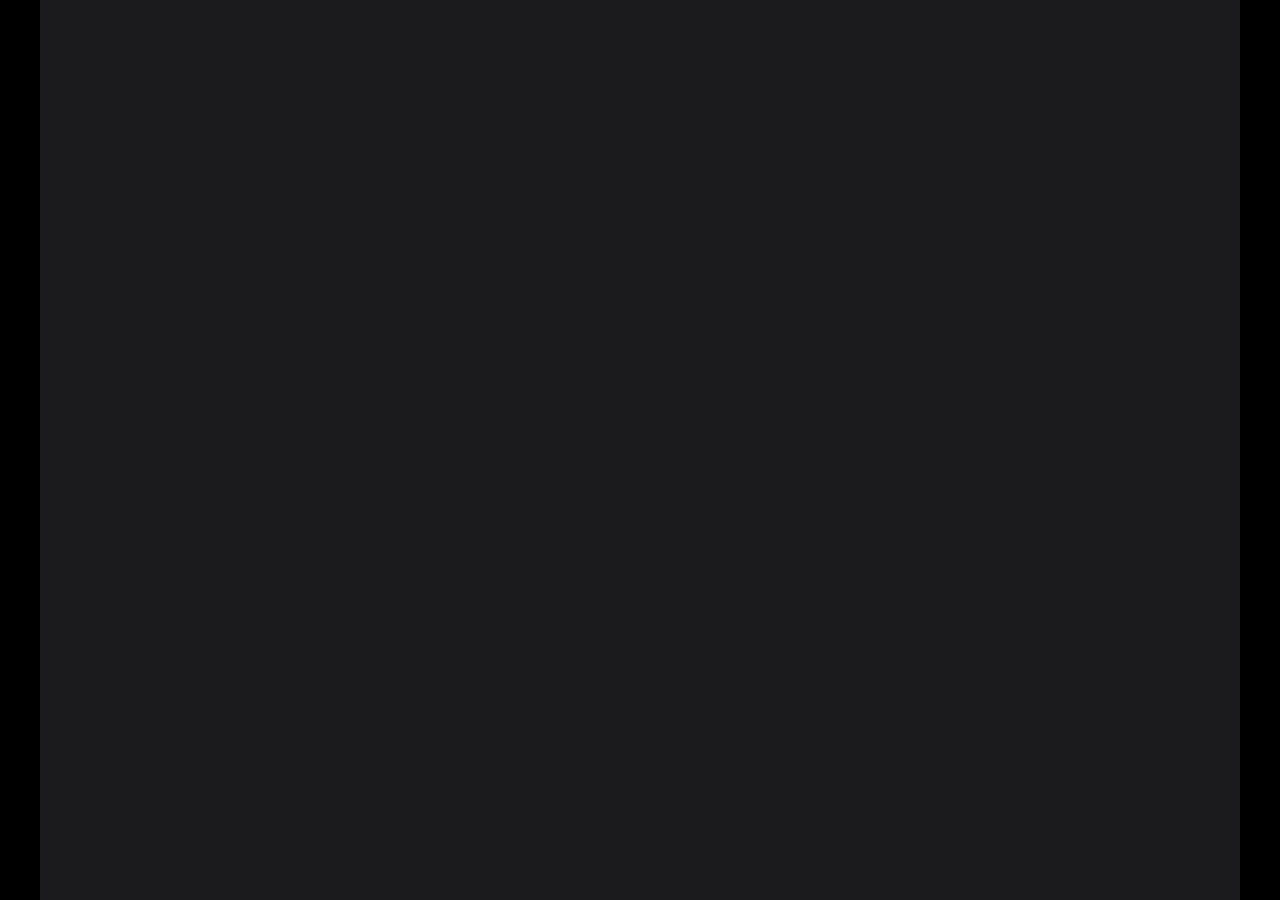
==== commit 21c3c4df: "Nuovo layout: modalita' a riposo e con programma, CPU/RAM a manopola, pagina Claude con limiti, stat" ====
--- a/web/index.html
+++ b/web/index.html
@@ -26,6 +26,7 @@
 <symbol id="ic-mute" viewBox="0 0 24 24"><path d="M4 9v6h4l5 4V5L8 9zM17 9l5 6M22 9l-5 6"/></symbol>
 <symbol id="ic-note" viewBox="0 0 24 24"><path d="M9 18V6l11-2v12"/><circle cx="6.5" cy="18" r="2.5"/><circle cx="17.5" cy="16" r="2.5"/></symbol>
 <symbol id="ic-saver" viewBox="0 0 24 24"><rect x="3" y="4" width="18" height="12" rx="1.5"/><path d="M8 20h8M12 16v4M14.5 7.5a3 3 0 1 1-3.5-1.5 2.4 2.4 0 0 0 3.5 1.5z"/></symbol>
+<symbol id="ic-chk" viewBox="0 0 24 24"><path d="M5 12.5l4.5 4.5L19 7"/></symbol>
 <symbol id="ic-left" viewBox="0 0 24 24"><path d="M15 6l-6 6 6 6"/></symbol>
 <symbol id="ic-right" viewBox="0 0 24 24"><path d="M9 6l6 6-6 6"/></symbol>
 <symbol id="ic-overview" viewBox="0 0 24 24"><rect x="3" y="4" width="8" height="7" rx="1"/><rect x="13" y="4" width="8" height="7" rx="1"/><rect x="3" y="13" width="8" height="7" rx="1"/><rect x="13" y="13" width="8" height="7" rx="1"/></symbol>
--- a/web/style.css
+++ b/web/style.css
@@ -1,7 +1,7 @@
-/* Pannello: CSS pensato per Safari 12 (iOS 12): niente "gap" nei flex, niente funzioni moderne. */
+/* Pannello: CSS pensato per Safari 12 (iOS 12): niente "gap" nei flex, nessuna animazione delle griglie. */
 * { box-sizing: border-box; margin: 0; padding: 0; }
 html, body { height: 100%; background: #000; overflow: hidden; }
-body { -webkit-text-size-adjust: 100%; -webkit-user-select: none; user-select: none; -webkit-touch-callout: none;
+body { position: fixed; left: 0; top: 0; width: 100%; -webkit-text-size-adjust: 100%; -webkit-user-select: none; user-select: none; -webkit-touch-callout: none;
   -webkit-tap-highlight-color: rgba(0,0,0,0); touch-action: manipulation; }
 button { font-family: inherit; color: inherit; border: 0; outline: 0; -webkit-appearance: none; appearance: none; text-transform: inherit; letter-spacing: inherit; }
 #stage { position: absolute; left: 0; top: 0; -webkit-transform-origin: 0 0; transform-origin: 0 0; }
@@ -12,26 +12,71 @@
 .t-neon { --bg:#07071a; --card:#0d0d2b; --key:#0d0d2b; --text:#e8f9ff; --muted:#7585ba; --accent:#00f0ff; --onacc:#000; --sys:#00f0ff; --audio:#ff2bd6; --work:#ffe14d; --danger:#ff3b6b; --r:12px; --font:"Trebuchet MS",-apple-system,sans-serif; }
 .t-dj { --bg:repeating-linear-gradient(90deg,#101113 0,#101113 2px,#131416 2px,#131416 4px); --card:linear-gradient(#202124,#17181a); --key:linear-gradient(#2a2b2f,#18191b); --text:#e6e8ec; --muted:#8d9098; --accent:#ff9d00; --onacc:#000; --sys:#2f9bff; --audio:#2fe06a; --work:#ff9d00; --danger:#ff3b30; --r:3px; --font:"Arial Narrow",Arial,sans-serif; }
 
-#stage { background: var(--bg); color: var(--text); font-family: var(--font); padding: 14px; display: grid; grid-gap: 12px;
-  grid-template-columns: 240px 150px 1fr; grid-template-areas: "c1 sys c2" "vol vol vol" "desk desk desk" "strip strip strip" "deck deck deck"; }
-#stage.land { width: 1024px; height: 768px; grid-template-rows: 150px 190px 90px 38px 1fr; }
-#stage.port { width: 768px; height: 1024px; grid-template-columns: 190px 118px 1fr; grid-template-rows: 164px 220px 92px 46px 1fr; }
+#stage { background: var(--bg); color: var(--text); font-family: var(--font); padding: 14px; }
+.card { background: var(--card); border-radius: var(--r); padding: 12px 18px; position: relative; min-height: 0; overflow: hidden; }
+
+/* ===== verticale: una sola griglia ===== */
+#stage.port { width: 768px; height: 1024px; display: grid; grid-gap: 12px; grid-template-columns: 190px 118px 1fr; grid-template-rows: 164px 220px 92px 46px 1fr;
+  grid-template-areas: "c1 sys c2" "vol vol vol" "desk desk desk" "strip strip strip" "deck deck deck"; }
+#leftcol, #rightcol, #toprow { display: contents; }
 #c1 { grid-area: c1; } #sys { grid-area: sys; } #c2 { grid-area: c2; } #vol { grid-area: vol; }
 #deskrow { grid-area: desk; } #strip { grid-area: strip; } #deck { grid-area: deck; }
-.card { background: var(--card); border-radius: var(--r); padding: 12px 18px; position: relative; min-height: 0; overflow: hidden; }
+
+/* ===== orizzontale: colonna sinistra sempre visibile + colonna destra con le pagine =====
+   "app": sinistra stretta (360), destra con la pagina del programma;
+   "idle": sinistra larga (880), destra = striscia stretta con la pagina predefinita */
+#stage.land { width: 1024px; height: 768px; display: flex; flex-direction: row; align-items: stretch; }
+#stage.land #leftcol { display: flex; flex-direction: column; -webkit-flex: none; flex: none; width: 360px; min-height: 0; overflow: hidden; -webkit-transition: width .4s ease; transition: width .4s ease; }
+#stage.land #rightcol { display: flex; flex-direction: column; -webkit-flex: 1; flex: 1; margin-left: 12px; min-width: 0; min-height: 0; }
+#stage.land #leftcol > *, #stage.land #rightcol > * { -webkit-transition: opacity .25s; transition: opacity .25s; }
+#stage.fade #leftcol > *, #stage.fade #rightcol > * { opacity: 0; }
+#stage.land #toprow { display: flex; height: 112px; -webkit-flex: none; flex: none; }
+#stage.land #c1 { -webkit-flex: 1; flex: 1; }
+#stage.land #sys { -webkit-flex: none; flex: none; width: 82px; margin-left: 12px; }
+#stage.land #c2 { height: 104px; margin-top: 12px; -webkit-flex: none; flex: none; }
+#stage.land #vol { -webkit-flex: 1; flex: 1; margin-top: 12px; flex-direction: column; align-items: stretch; justify-content: space-around; padding: 10px 14px; min-height: 0; }
+#stage.land #master { width: 100%; -webkit-flex: none; flex: none; }
+#stage.land #apps { width: 100%; border-left: 0; padding-left: 0; margin: 4px 0 0; justify-content: space-around; }
+#stage.land .app { width: auto; -webkit-flex: 1; flex: 1; }
+#stage.land #deskrow { display: grid; grid-template-columns: repeat(6, 1fr); grid-template-rows: 1fr 1fr; grid-gap: 8px; height: 176px; margin-top: 12px; -webkit-flex: none; flex: none; }
+#stage.land #strip { height: 40px; -webkit-flex: none; flex: none; }
+#stage.land #deck { -webkit-flex: 1; flex: 1; margin-top: 12px; grid-template-columns: repeat(2, 1fr); grid-template-rows: repeat(4, 1fr); }
+#stage.land #clock { font-size: 60px; } #stage.land.t-dj #clock { font-size: 46px; } #stage.land #date { font-size: 17px; margin-top: 2px; } #stage.land #clock small { font-size: 26px; }
+#stage.land #art { width: 46px; height: 46px; } #stage.land #song { font-size: 17px; } #stage.land #artist { font-size: 12px; }
+#stage.land .tb { height: 34px; } #stage.land #tr { margin-top: 6px; }
+
+/* modalita' a riposo */
+#stage.land.idle #leftcol { width: 880px; display: grid; grid-template-columns: 1.25fr 130px 1.5fr; grid-template-rows: 190px 1fr 130px; grid-gap: 12px;
+  grid-template-areas: "c1 sys c2" "vol vol vol" "desk desk desk"; }
+#stage.land.idle #toprow { display: contents; }
+#stage.land.idle #c1, #stage.land.idle #sys, #stage.land.idle #c2, #stage.land.idle #vol, #stage.land.idle #deskrow { margin: 0; height: auto; width: auto; }
+#stage.land.idle #clock { font-size: 78px; } #stage.land.idle.t-dj #clock { font-size: 60px; } #stage.land.idle #date { font-size: 22px; } #stage.land.idle #clock small { font-size: 32px; }
+#stage.land.idle #art { width: 84px; height: 84px; } #stage.land.idle #song { font-size: 24px; } #stage.land.idle #artist { font-size: 16px; }
+#stage.land.idle .tb { height: 50px; } #stage.land.idle #tr { margin-top: 12px; }
+#stage.land.idle #vol { flex-direction: row; align-items: center; justify-content: flex-start; padding: 12px 18px; }
+#stage.land.idle #master { width: auto; -webkit-flex: 1.2; flex: 1.2; }
+#stage.land.idle #apps { width: auto; -webkit-flex: 1; flex: 1; border-left: 1px solid rgba(128,128,128,.25); margin: 0 0 0 18px; padding-left: 18px; }
+#stage.land.idle #deskrow { display: flex; }
+#stage.land.idle .dkb { font-size: 15px; } #stage.land.idle .dkb svg.i { width: 34px; height: 34px; }
+#stage.land.idle #strip { height: auto; }
+#stage.land.idle #tabs { flex-direction: column; width: 100%; }
+#stage.land.idle #tabs .tab + .tab { margin-left: 0; margin-top: 8px; }
+#stage.land.idle .tab { width: 100%; -webkit-flex: none; flex: none; height: 44px; padding: 0; }
+#stage.land.idle .tab .tl { display: none; }
+#stage.land.idle .tab svg { display: block; margin: 0 auto; width: 22px; height: 22px; }
+#stage.land.idle #deck { display: flex; flex-direction: column; -webkit-flex: 1; flex: 1; margin-top: 12px; }
+#stage.land.idle #deck .key { -webkit-flex: 1; flex: 1; width: 100%; font-size: 10px; padding: 0 4px; text-align: center; line-height: 1.1; }
+#stage.land.idle #deck .key + .key { margin-top: 8px; }
+#stage.land.idle #deck .key svg.i { width: 30px; height: 30px; margin-bottom: 5px; }
 
 /* orologio */
 #c1 { display: flex; flex-direction: column; justify-content: center; cursor: pointer; }
 #clock { font-size: 50px; font-weight: 300; line-height: 1; }
 #clock small { font-size: 22px; color: var(--muted); margin-left: 8px; }
 #date { color: var(--muted); margin-top: 4px; font-size: 16px; }
-/* cpu / ram */
-#sys { display: flex; flex-direction: column; justify-content: center; padding: 10px 14px; }
-#sys > div + div { margin-top: 12px; }
-.ms { font-size: 12px; color: var(--muted); display: flex; justify-content: space-between; }
-.ms b { color: var(--text); font-weight: 600; }
-.bar { height: 5px; margin-top: 4px; background: rgba(128,128,128,.28); border-radius: 8px; overflow: hidden; }
-.bar i { display: block; height: 100%; width: 0; background: var(--accent); -webkit-transition: width .6s; transition: width .6s; }
+/* cpu / ram: due manopole non usabili */
+#sys { display: flex; flex-direction: column; align-items: center; justify-content: space-around; padding: 4px; cursor: pointer; }
+#sys svg { display: block; }
 /* musica */
 #now { display: flex; align-items: center; }
 #art { width: 72px; height: 72px; margin-right: 14px; border-radius: calc(var(--r) - 2px); background: linear-gradient(135deg, var(--accent), var(--audio)); display: flex; align-items: center; justify-content: center; color: #000; -webkit-flex: none; flex: none; }
@@ -43,6 +88,8 @@
 #tr .tb + .tb { margin-left: 10px; }
 .tb { width: 54px; height: 42px; border-radius: calc(var(--r) - 2px); background: var(--key); display: flex; align-items: center; justify-content: center; color: var(--text); font-size: 20px; }
 .tb.big { width: 76px; background: var(--accent); color: var(--onacc); }
+#stage.land .tb { width: 46px; } #stage.land .tb.big { width: 64px; }
+#stage.land.idle .tb { width: 74px; } #stage.land.idle .tb.big { width: 100px; }
 svg.i { width: 24px; height: 24px; fill: none; stroke: currentColor; stroke-width: 1.8; stroke-linecap: round; stroke-linejoin: round; display: block; }
 
 /* volume */
@@ -70,18 +117,22 @@
 #deskrow { display: flex; }
 #deskrow .key + .key { margin-left: 10px; }
 #deskrow .key { -webkit-flex: 1; flex: 1; width: 0; }
-#deskrow .key.wide { -webkit-flex: 1.5; flex: 1.5; }
 .dkb { font-size: 12px; line-height: 1.15; text-align: center; padding: 0 4px; }
 .dkb svg.i { width: 26px; height: 26px; margin-bottom: 3px !important; }
+#stage.land #deskrow .key { width: auto; } #stage.land #deskrow .key + .key { margin-left: 0; }
+#stage.land.idle #deskrow .key { width: 0; }
+#stage.land.idle #deskrow .key + .key { margin-left: 10px; }
+#stage.land .dkb { font-size: 11px; line-height: 1.1; } #stage.land .dkb svg.i { width: 22px; height: 22px; }
+#stage.land.idle .dkb { font-size: 15px; } #stage.land.idle .dkb svg.i { width: 34px; height: 34px; }
 #strip { display: flex; }
 #tabs { display: flex; -webkit-flex: 1; flex: 1; }
 #tabs .tab + .tab { margin-left: 8px; }
 .tab { -webkit-flex: 1; flex: 1; width: 0; border-radius: calc(var(--r) - 2px); background: var(--key); color: var(--muted); font-size: 13px; padding: 0 6px; }
+.tab svg { display: none; }
 .tab.on { background: var(--accent); color: var(--onacc); font-weight: 600; }
 
 /* pulsanti pagina */
 #deck { display: grid; grid-gap: 12px; min-height: 0; }
-#stage.land #deck { grid-template-columns: repeat(4, 1fr); grid-template-rows: repeat(2, 1fr); }
 #stage.port #deck { grid-template-columns: repeat(2, 1fr); grid-template-rows: repeat(4, 1fr); }
 .key { background: var(--key); color: var(--text); border-radius: var(--r); display: flex; flex-direction: column; align-items: center; justify-content: center; font-size: 16px; min-height: 0; min-width: 0; position: relative; -webkit-transition: -webkit-transform .1s; transition: transform .1s; }
 .key:active { -webkit-transform: scale(.96); transform: scale(.96); }
@@ -92,23 +143,23 @@
 .key.ok { outline: 3px solid #3ddc84; } .key.err { outline: 3px solid #ff5c5c; }
 
 /* neon */
-.t-neon .card, .t-neon .key, .t-neon .tb, .t-neon .tab { border: 1px solid rgba(0,240,255,.45); box-shadow: 0 0 14px rgba(0,240,255,.12) inset, 0 0 10px rgba(0,240,255,.15); }
+.t-neon .card, .t-neon .key, .t-neon .tb, .t-neon .tab, .t-neon .panel { border: 1px solid rgba(0,240,255,.45); box-shadow: 0 0 14px rgba(0,240,255,.12) inset, 0 0 10px rgba(0,240,255,.15); }
 .t-neon .tab.on { background: rgba(0,240,255,.18); color: #00f0ff; box-shadow: 0 0 12px rgba(0,240,255,.5); }
-.t-neon .tb.big { background: #00f0ff; } .t-neon .bar i { box-shadow: 0 0 8px #00f0ff; }
+.t-neon .tb.big { background: #00f0ff; }
 .t-neon .key svg { -webkit-filter: drop-shadow(0 0 6px currentColor); filter: drop-shadow(0 0 6px currentColor); }
 /* apple: liquid glass */
-.t-apple .card, .t-apple .key, .t-apple .tb, .t-apple .tab { -webkit-backdrop-filter: blur(26px) saturate(180%); backdrop-filter: blur(26px) saturate(180%); border: 1px solid rgba(255,255,255,.35); box-shadow: inset 0 1.5px 0 rgba(255,255,255,.65), inset 0 -1px 0 rgba(255,255,255,.12), inset 0 0 22px rgba(255,255,255,.08), 0 10px 30px rgba(0,0,0,.30); }
-.t-apple .tb.big { background: rgba(255,255,255,.88); } .t-apple .bar i { background: #fff; }
+.t-apple .card, .t-apple .key, .t-apple .tb, .t-apple .tab, .t-apple .panel { -webkit-backdrop-filter: blur(26px) saturate(180%); backdrop-filter: blur(26px) saturate(180%); border: 1px solid rgba(255,255,255,.35); box-shadow: inset 0 1.5px 0 rgba(255,255,255,.65), inset 0 -1px 0 rgba(255,255,255,.12), inset 0 0 22px rgba(255,255,255,.08), 0 10px 30px rgba(0,0,0,.30); }
+.t-apple .tb.big { background: rgba(255,255,255,.88); }
 .t-apple #art { background: linear-gradient(135deg, rgba(255,255,255,.7), rgba(255,255,255,.2)); }
 .t-apple .key { font-weight: 500; }
 .t-apple .tab { background: rgba(255,255,255,.12); color: #fff; } .t-apple .tab.on { background: rgba(255,255,255,.85); color: #111; }
 .t-windows .tab.on { color: #fff; }
 /* dj: console hardware */
 .t-dj { text-transform: uppercase; letter-spacing: .06em; }
-.t-dj .card { border: 1px solid #000; box-shadow: inset 0 1px 0 #3b3d43, 0 2px 0 #000; }
+.t-dj .card, .t-dj .panel { border: 1px solid #000; box-shadow: inset 0 1px 0 #3b3d43, 0 2px 0 #000; }
 .t-dj #c1, .t-dj #c2, .t-dj #sys { background: #05080f; border: 1px solid #1c3b6b; box-shadow: inset 0 0 30px rgba(47,155,255,.12); }
 .t-dj #clock { font-weight: 400; color: #7cc4ff; font-family: "Courier New",monospace; font-size: 44px; }
-.t-dj #date, .t-dj .ms { color: #4f86bd; } .t-dj .bar { background: #0b1a30; } .t-dj .bar i { background: #2f9bff; }
+.t-dj #date { color: #4f86bd; }
 .t-dj #song { color: #7cc4ff; font-size: 20px; } .t-dj #artist { color: #4f86bd; }
 .t-dj #c2 > * { position: relative; z-index: 1; } .t-dj .wave { position: absolute; left: 0; right: 0; bottom: 0; width: 100%; height: 60px; opacity: .5; z-index: 0; }
 .t-dj .tb { background: linear-gradient(#2a2b2f,#18191b); border: 1px solid #000; box-shadow: inset 0 1px 0 #44464c; }
@@ -127,6 +178,7 @@
 .t-dj .key[data-c=audio]:after { background: #2fe06a; box-shadow: 0 0 10px #2fe06a; }
 .t-dj .key[data-c=danger]:after { background: #ff3b30; box-shadow: 0 0 10px #ff3b30; }
 .t-dj #master { width: 330px; flex-direction: row; justify-content: center; }
+#stage.land.t-dj #master { width: 100%; } #stage.land.idle.t-dj #master { width: auto; }
 .fdrow { display: flex; justify-content: center; align-items: center; }
 .fd { position: relative; width: 76px; height: 130px; cursor: pointer; margin: 0 auto; }
 .fd.sm { width: 56px; height: 104px; }
@@ -139,13 +191,39 @@
 .vu i { display: block; width: 14px; height: 8px; margin-top: 2px; background: #222; border-radius: 1px; }
 .vu i.on.g { background: #2fe06a; box-shadow: 0 0 6px #2fe06a; } .vu i.on.o { background: #ff9d00; box-shadow: 0 0 6px #ff9d00; } .vu i.on.r { background: #ff3b30; box-shadow: 0 0 6px #ff3b30; }
 
-/* verticale */
+/* verticale: ritocchi */
 #stage.port #master { width: 250px; } #stage.port .app { width: 130px; }
 #stage.port #clock { font-size: 40px; } #stage.port.t-dj #clock { font-size: 34px; } #stage.port #date { font-size: 13px; }
 #stage.port #art { width: 56px; height: 56px; } #stage.port #song { font-size: 18px; } #stage.port #artist { font-size: 13px; }
 #stage.port .tb { width: 44px; height: 38px; } #stage.port .tb.big { width: 60px; } #stage.port .card { padding: 10px 14px; }
 #stage.port.t-dj #master { width: 250px; }
 
+/* ===== pagina Claude: limiti (manopole non usabili) + sessioni ===== */
+.cv { grid-column: 1 / -1; grid-row: 1 / -1; display: flex; flex-direction: column; min-height: 0; }
+.panel { background: var(--key); border-radius: var(--r); padding: 12px 16px; min-height: 0; overflow: hidden; }
+.cv .panel + .panel { margin-top: 12px; }
+.panel h4 { font-size: 11px; color: var(--muted); font-weight: 500; text-transform: uppercase; letter-spacing: .08em; margin-bottom: 8px; }
+.cvl { display: flex; justify-content: space-around; }
+.dl { display: flex; align-items: center; text-align: left; }
+.dl svg { display: block; margin-right: 10px; }
+.dl .tt { font-size: 14px; font-weight: 600; }
+.dl small { display: block; color: var(--muted); font-size: 11px; margin-top: 2px; text-transform: none; letter-spacing: 0; }
+.cvs { -webkit-flex: 1; flex: 1; }
+.cvmsg { color: var(--muted); font-size: 13px; line-height: 1.4; text-transform: none; letter-spacing: 0; }
+.gh { font-size: 11px; letter-spacing: .08em; text-transform: uppercase; color: var(--muted); margin: 2px 2px 6px; }
+.sx { display: flex; align-items: center; width: 100%; text-align: left; padding: 7px 12px; border-radius: calc(var(--r) - 2px); background: rgba(128,128,128,.16); margin-bottom: 6px; min-height: 50px; cursor: pointer; color: var(--text); }
+.sx.on { outline: 2px solid var(--accent); outline-offset: -2px; }
+.sx .nm { -webkit-flex: 1; flex: 1; font-size: 16px; font-weight: 600; line-height: 1.2; display: -webkit-box; -webkit-line-clamp: 2; -webkit-box-orient: vertical; overflow: hidden; padding-right: 10px; text-transform: none; letter-spacing: 0; }
+.sx .cx2 { margin-left: 10px; -webkit-flex: none; flex: none; }
+.st { width: 36px; height: 36px; border-radius: 50%; border: 2px solid rgba(128,128,128,.55); display: flex; align-items: center; justify-content: center; -webkit-flex: none; flex: none; }
+.st.working { border-color: var(--accent); } .st.done { background: #2fb344; border-color: #2fb344; color: #fff; }
+.st.done svg.i { width: 20px; height: 20px; stroke-width: 2.6; }
+.st i { display: block; width: 5px; height: 5px; border-radius: 50%; background: var(--text); margin: 0 1.5px; -webkit-animation: bnc 1s infinite; animation: bnc 1s infinite; }
+.st i:nth-child(2) { -webkit-animation-delay: .15s; animation-delay: .15s; } .st i:nth-child(3) { -webkit-animation-delay: .3s; animation-delay: .3s; }
+@-webkit-keyframes bnc { 0%,70%,100% { -webkit-transform: translateY(0); } 35% { -webkit-transform: translateY(-6px); } }
+@keyframes bnc { 0%,70%,100% { transform: translateY(0); } 35% { transform: translateY(-6px); } }
+.t-dj .sx { background: linear-gradient(#26272b,#18191b); border: 1px solid #000; }
+
 /* luminosita' e connessione */
 #dim { position: fixed; left: 0; top: 0; right: 0; bottom: 0; background: #000; opacity: 0; pointer-events: none; z-index: 5; }
 #offline { display: none; position: fixed; left: 0; top: 0; right: 0; bottom: 0; background: rgba(0,0,0,.88); color: #cbd3e6; font-family: -apple-system,sans-serif; font-size: 24px; text-align: center; line-height: 1.5; align-items: center; justify-content: center; z-index: 9; }
